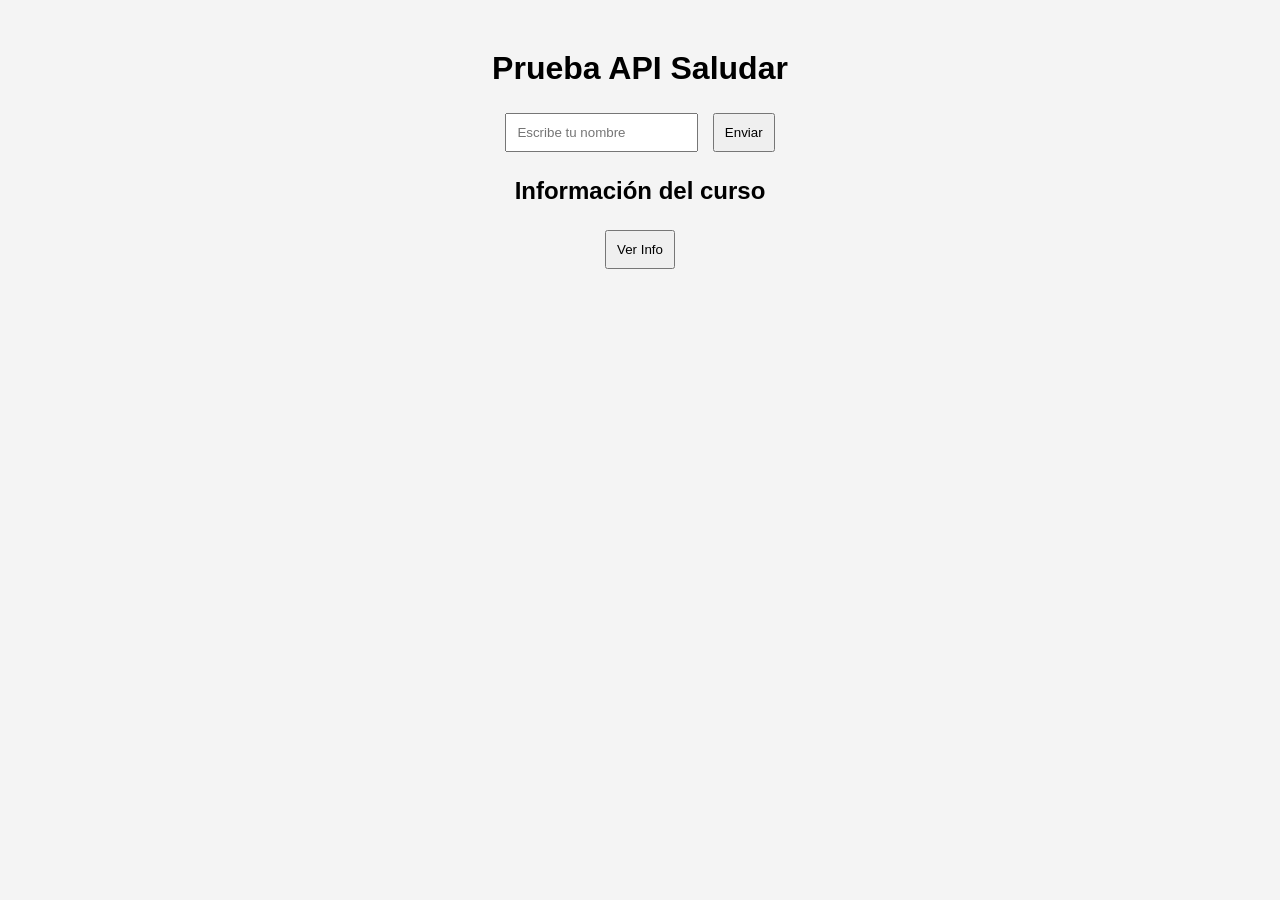
==== index.html @ 82186609 "Primer commit de mi API" ====
<!DOCTYPE html>
<html lang="es">
<head>
  <meta charset="UTF-8">
  <title>Mi primera página web</title>
  <link rel="stylesheet" href="style.css">
</head>
<body>
  <h1>Prueba API Saludar</h1>
  
  <input id="nombre" placeholder="Escribe tu nombre">
  <button onclick="saludar()">Enviar</button>
  <p id="respuesta"></p>

  <h2>Información del curso</h2>
  <button onclick="verInfo()">Ver Info</button>
  <div id="info"></div>

  <script>
    async function saludar() {
      const nombre = document.getElementById("nombre").value;
      if(!nombre) {
        document.getElementById("respuesta").innerText = "Por favor escribe un nombre.";
        return;
      }
      const res = await fetch(`http://localhost:5096/api/saludar/${nombre}`);
      const texto = await res.text();
      document.getElementById("respuesta").innerText = texto;
    }

    async function verInfo() {
      const res = await fetch("http://localhost:5096/api/info");
      const data = await res.json();
      document.getElementById("info").innerHTML = `
        <table border="1" style="margin:auto; margin-top:10px;">
          <tr><th>Curso</th><th>Estado</th><th>Fecha</th></tr>
          <tr><td>${data.Curso}</td><td>${data.Estado}</td><td>${data.Fecha}</td></tr>
        </table>
      `;
    }
  </script>
</body>
</html>


<link rel="stylesheet" href="style.css">
---- style.css ----
body {
  font-family: Arial, sans-serif;
  background-color: #f4f4f4;
  text-align: center;
  margin-top: 50px;
}

input, button {
  padding: 10px;
  margin: 5px;
}


<link rel="stylesheet" href="style.css">
---- style.css ----
body {
  font-family: Arial, sans-serif;
  background-color: #f4f4f4;
  text-align: center;
  margin-top: 50px;
}

input, button {
  padding: 10px;
  margin: 5px;
}


<link rel="stylesheet" href="style.css">
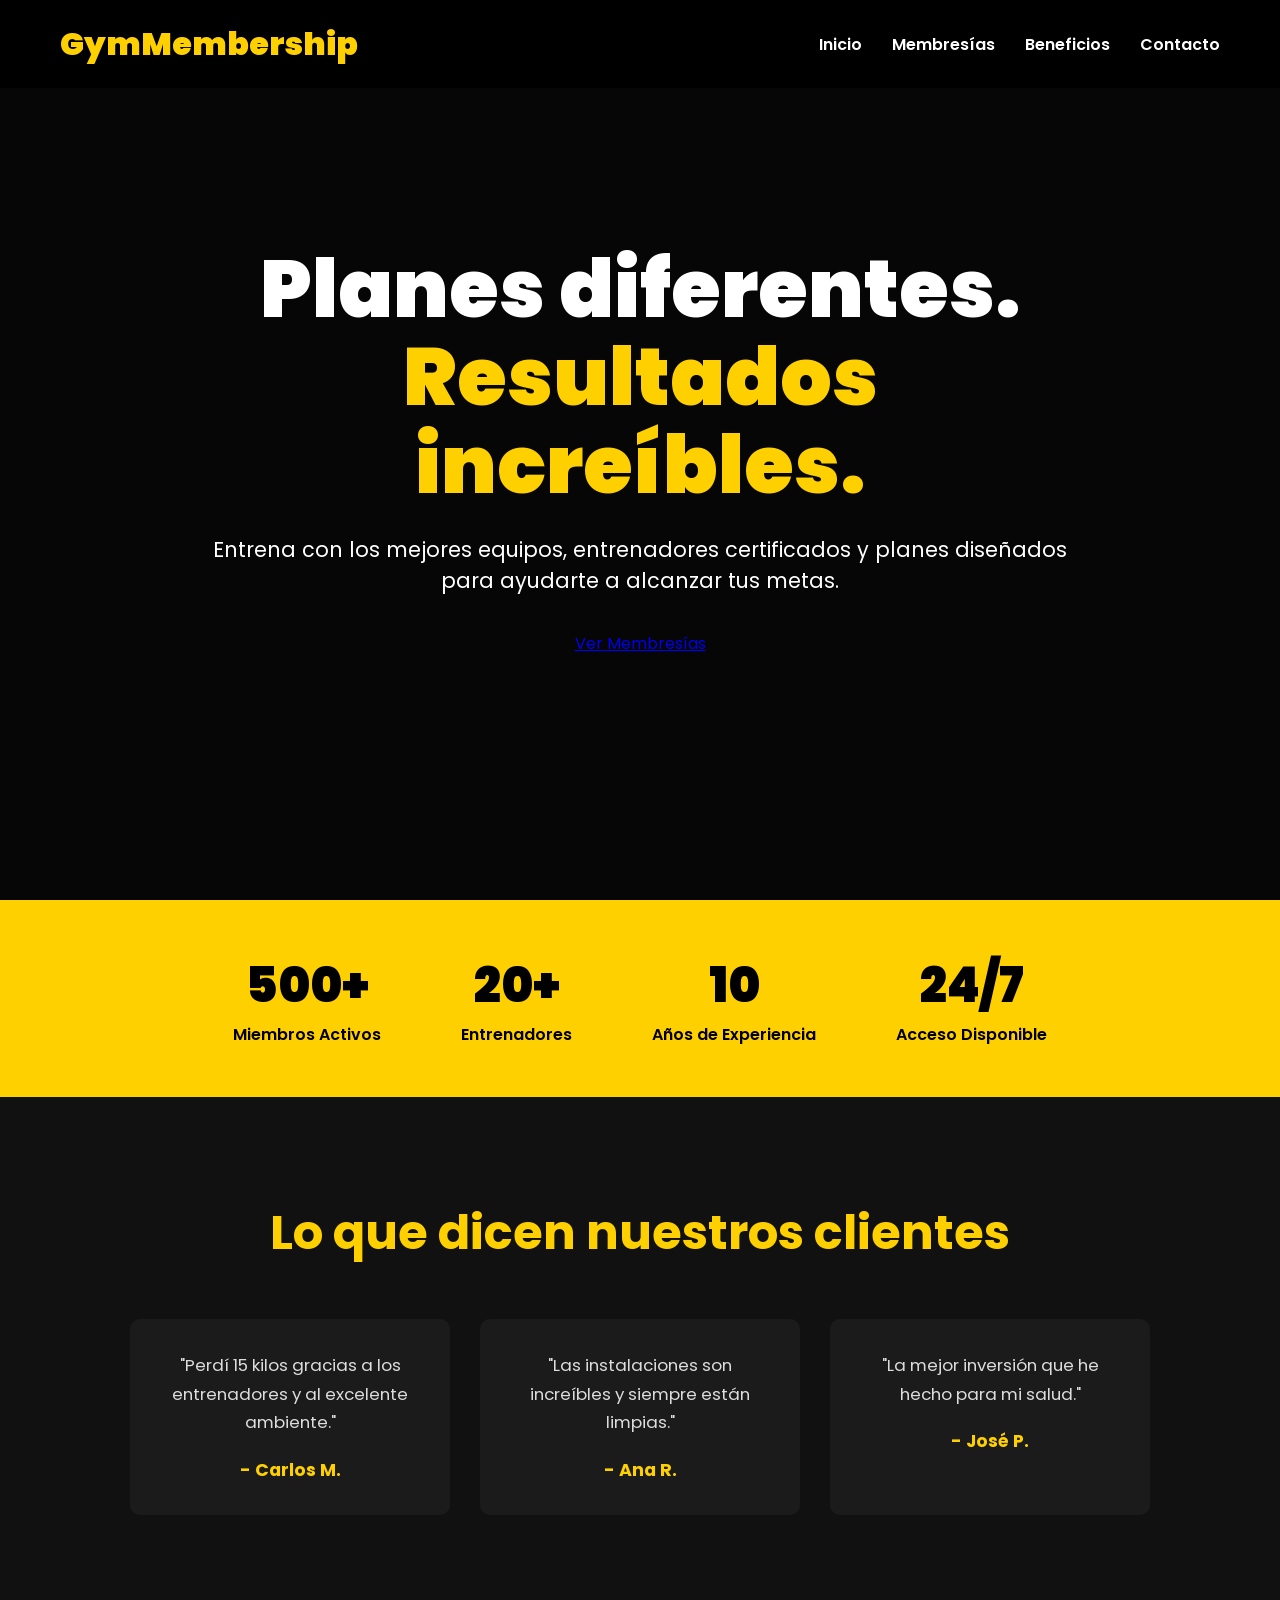
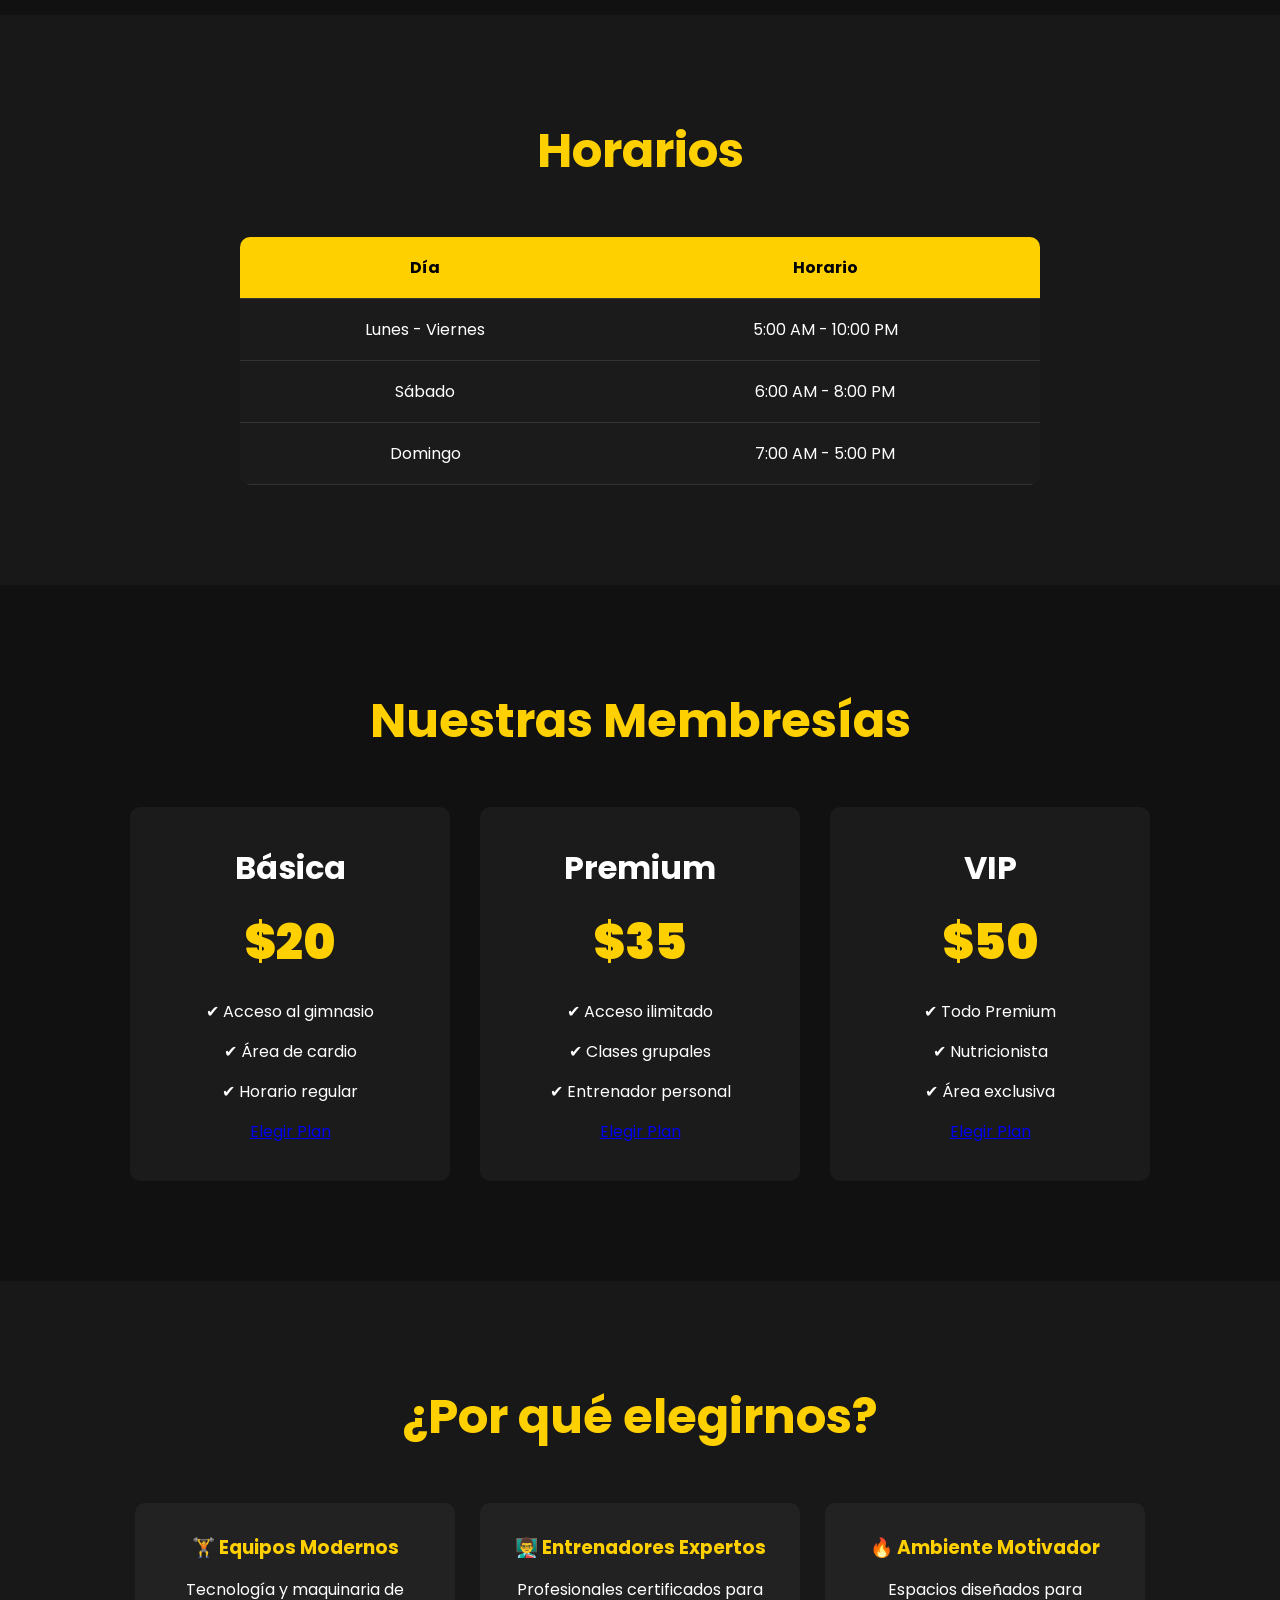
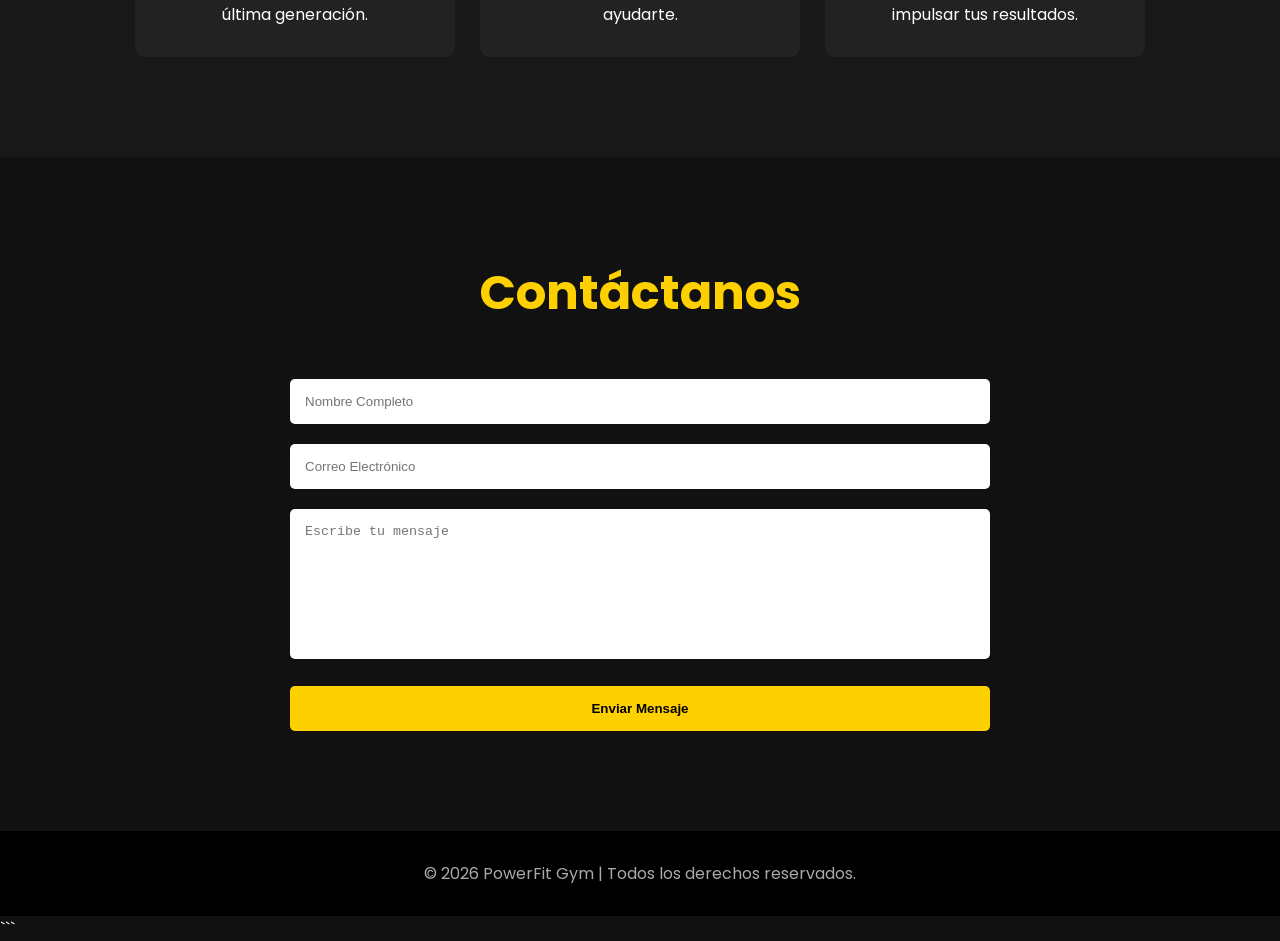
==== commit 4a000c26: "Diseño inicial pagina web de membresias gym" ====
--- a/index.html
+++ b/index.html
@@ -1,46 +1,287 @@
+
 <!DOCTYPE html>
 <html lang="es">
+
 <head>
-  <meta charset="UTF-8">
-  <title>Mi primera página web</title>
-  <link rel="stylesheet" href="style.css">
+    <meta charset="UTF-8">
+    <meta name="viewport" content="width=device-width, initial-scale=1.0">
+    <title>PowerFit Gym</title>
+
+    <link rel="stylesheet" href="style.css">
 </head>
+
 <body>
-  <h1>Prueba API Saludar</h1>
-  
-  <input id="nombre" placeholder="Escribe tu nombre">
-  <button onclick="saludar()">Enviar</button>
-  <p id="respuesta"></p>
-
-  <h2>Información del curso</h2>
-  <button onclick="verInfo()">Ver Info</button>
-  <div id="info"></div>
-
-  <script>
-    async function saludar() {
-      const nombre = document.getElementById("nombre").value;
-      if(!nombre) {
-        document.getElementById("respuesta").innerText = "Por favor escribe un nombre.";
-        return;
-      }
-      const res = await fetch(`http://localhost:5096/api/saludar/${nombre}`);
-      const texto = await res.text();
-      document.getElementById("respuesta").innerText = texto;
-    }
-
-    async function verInfo() {
-      const res = await fetch("http://localhost:5096/api/info");
-      const data = await res.json();
-      document.getElementById("info").innerHTML = `
-        <table border="1" style="margin:auto; margin-top:10px;">
-          <tr><th>Curso</th><th>Estado</th><th>Fecha</th></tr>
-          <tr><td>${data.Curso}</td><td>${data.Estado}</td><td>${data.Fecha}</td></tr>
-        </table>
-      `;
-    }
-  </script>
+
+    <header>
+        <nav>
+            <div class="logo">GymMembership</div>
+
+            <ul>
+                <li><a href="#inicio">Inicio</a></li>
+                <li><a href="#membresias">Membresías</a></li>
+                <li><a href="#beneficios">Beneficios</a></li>
+                <li><a href="#contacto">Contacto</a></li>
+            </ul>
+        </nav>
+    </header>
+
+
+    <!-- PORTADA -->
+    <section id="inicio" class="hero">
+
+        <div class="hero-content">
+
+            <h1>
+                Planes diferentes.<br>
+                <span class="destacado">
+                    Resultados increíbles.
+                </span>
+            </h1>
+
+            <p>
+                Entrena con los mejores equipos, entrenadores certificados
+                y planes diseñados para ayudarte a alcanzar tus metas.
+            </p>
+
+            <a href="#membresias" class="btn">
+                Ver Membresías
+            </a>
+
+        </div>
+
+    </section>
+
+<!-- ESTADÍSTICAS -->
+<section class="stats">
+
+    <div class="stat">
+        <h3>500+</h3>
+        <p>Miembros Activos</p>
+    </div>
+
+    <div class="stat">
+        <h3>20+</h3>
+        <p>Entrenadores</p>
+    </div>
+
+    <div class="stat">
+        <h3>10</h3>
+        <p>Años de Experiencia</p>
+    </div>
+
+    <div class="stat">
+        <h3>24/7</h3>
+        <p>Acceso Disponible</p>
+    </div>
+
+</section>
+
+<!-- TESTIMONIOS -->
+
+<section class="testimonios">
+
+    <h2>Lo que dicen nuestros clientes</h2>
+
+    <div class="testimonios-container">
+
+        <div class="testimonio">
+            <p>
+                "Perdí 15 kilos gracias a los entrenadores y al excelente ambiente."
+            </p>
+            <h4>- Carlos M.</h4>
+        </div>
+
+        <div class="testimonio">
+            <p>
+                "Las instalaciones son increíbles y siempre están limpias."
+            </p>
+            <h4>- Ana R.</h4>
+        </div>
+
+        <div class="testimonio">
+            <p>
+                "La mejor inversión que he hecho para mi salud."
+            </p>
+            <h4>- José P.</h4>
+        </div>
+
+    </div>
+
+</section>
+
+<!-- HORARIOS -->
+
+<section class="horarios">
+
+    <h2>Horarios</h2>
+
+    <table>
+
+        <tr>
+            <th>Día</th>
+            <th>Horario</th>
+        </tr>
+
+        <tr>
+            <td>Lunes - Viernes</td>
+            <td>5:00 AM - 10:00 PM</td>
+        </tr>
+
+        <tr>
+            <td>Sábado</td>
+            <td>6:00 AM - 8:00 PM</td>
+        </tr>
+
+        <tr>
+            <td>Domingo</td>
+            <td>7:00 AM - 5:00 PM</td>
+        </tr>
+
+    </table>
+
+</section>
+
+    <!-- MEMBRESIAS -->
+    <section id="membresias">
+
+        <h2>Nuestras Membresías</h2>
+
+        <div class="cards">
+
+            <div class="card">
+
+                <h3>Básica</h3>
+
+                <p class="precio">$20</p>
+
+                <ul>
+                    <li>✔ Acceso al gimnasio</li>
+                    <li>✔ Área de cardio</li>
+                    <li>✔ Horario regular</li>
+                </ul>
+
+                <a href="#contacto" class="btn">
+                    Elegir Plan
+                </a>
+
+            </div>
+
+
+            <div class="card">
+
+                <h3>Premium</h3>
+
+                <p class="precio">$35</p>
+
+                <ul>
+                    <li>✔ Acceso ilimitado</li>
+                    <li>✔ Clases grupales</li>
+                    <li>✔ Entrenador personal</li>
+                </ul>
+
+                <a href="#contacto" class="btn">
+                    Elegir Plan
+                </a>
+
+            </div>
+
+
+            <div class="card">
+
+                <h3>VIP</h3>
+
+                <p class="precio">$50</p>
+
+                <ul>
+                    <li>✔ Todo Premium</li>
+                    <li>✔ Nutricionista</li>
+                    <li>✔ Área exclusiva</li>
+                </ul>
+
+                <a href="#contacto" class="btn">
+                    Elegir Plan
+                </a>
+
+            </div>
+
+        </div>
+
+    </section>
+
+
+    <!-- BENEFICIOS -->
+    <section id="beneficios" class="beneficios">
+
+        <h2>¿Por qué elegirnos?</h2>
+
+        <div class="beneficios-container">
+
+            <div class="beneficio">
+                <h3>🏋️ Equipos Modernos</h3>
+                <p>
+                    Tecnología y maquinaria de última generación.
+                </p>
+            </div>
+
+            <div class="beneficio">
+                <h3>👨‍🏫 Entrenadores Expertos</h3>
+                <p>
+                    Profesionales certificados para ayudarte.
+                </p>
+            </div>
+
+            <div class="beneficio">
+                <h3>🔥 Ambiente Motivador</h3>
+                <p>
+                    Espacios diseñados para impulsar tus resultados.
+                </p>
+            </div>
+
+        </div>
+
+    </section>
+
+
+    <!-- CONTACTO -->
+    <section id="contacto">
+
+        <h2>Contáctanos</h2>
+
+        <form>
+
+            <input
+                type="text"
+                placeholder="Nombre Completo"
+                required
+            >
+
+            <input
+                type="email"
+                placeholder="Correo Electrónico"
+                required
+            >
+
+            <textarea
+                placeholder="Escribe tu mensaje"
+            ></textarea>
+
+            <button type="submit">
+                Enviar Mensaje
+            </button>
+
+        </form>
+
+    </section>
+
+
+    <!-- FOOTER -->
+    <footer>
+        <p>
+            © 2026 PowerFit Gym | Todos los derechos reservados.
+        </p>
+    </footer>
+
 </body>
+
 </html>
-
-
-<link rel="stylesheet" href="style.css">
+```
--- a/style.css
+++ b/style.css
@@ -1,14 +1,415 @@
+/* GOOGLE FONT */
+@import url('https://fonts.googleapis.com/css2?family=Poppins:wght@300;400;600;700;900&display=swap');
+
+* {
+    margin: 0;
+    padding: 0;
+    box-sizing: border-box;
+}
+
+html {
+    scroll-behavior: smooth;
+}
+
 body {
-  font-family: Arial, sans-serif;
-  background-color: #f4f4f4;
-  text-align: center;
-  margin-top: 50px;
-}
-
-input, button {
-  padding: 10px;
-  margin: 5px;
-}
-
-
-<link rel="stylesheet" href="style.css">
+    font-family: 'Poppins', sans-serif;
+    background: #111;
+    color: white;
+}
+
+/* NAVBAR */
+
+header {
+    position: fixed;
+    width: 100%;
+    top: 0;
+    z-index: 1000;
+    background: black;
+    padding: 20px 60px;
+}
+
+nav {
+    display: flex;
+    justify-content: space-between;
+    align-items: center;
+}
+
+.logo {
+    font-size: 2rem;
+    font-weight: 900;
+    color: #ffd000;
+}
+
+nav ul {
+    display: flex;
+    list-style: none;
+    gap: 30px;
+}
+
+nav a {
+    text-decoration: none;
+    color: white;
+    font-weight: 600;
+    transition: .3s;
+}
+
+nav a:hover {
+    color: #ffd000;
+}
+
+/* HERO */
+
+.hero {
+    height: 100vh;
+
+    background:
+        linear-gradient(
+            rgba(0,0,0,.65),
+            rgba(0,0,0,.65)
+        ),
+        url("https://images.unsplash.com/photo-1534438327276-14e5300c3a48");
+
+    background-size: cover;
+    background-position: center;
+
+    display: flex;
+    justify-content: center;
+    align-items: center;
+    text-align: center;
+}
+
+.hero-content {
+    max-width: 900px;
+    padding: 20px;
+}
+
+.hero-content h1 {
+    font-size: 5rem;
+    font-weight: 900;
+    line-height: 1.1;
+    margin-bottom: 25px;
+}
+
+.destacado {
+    color: #ffd000;
+}
+
+.hero-content p {
+    font-size: 1.3rem;
+    margin-bottom: 35px;
+}
+
+.btn-principal {
+    text-decoration: none;
+    background: #ffd000;
+    color: black;
+    padding: 15px 40px;
+    font-weight: 700;
+    border-radius: 5px;
+    transition: .3s;
+}
+
+.btn-principal:hover {
+    background: #ffb700;
+}
+
+/* SECCIONES */
+
+section {
+    padding: 100px 10%;
+}
+
+section h2 {
+    text-align: center;
+    font-size: 3rem;
+    margin-bottom: 50px;
+    color: #ffd000;
+}
+
+/* TARJETAS */
+
+.cards {
+    display: flex;
+    justify-content: center;
+    flex-wrap: wrap;
+    gap: 30px;
+}
+
+.card {
+    width: 320px;
+    background: #1b1b1b;
+    padding: 35px;
+    border-radius: 10px;
+    text-align: center;
+    transition: .4s;
+    border: 2px solid transparent;
+}
+
+.card:hover {
+    transform: translateY(-10px);
+    border-color: #ffd000;
+}
+
+.card h3 {
+    font-size: 2rem;
+    margin-bottom: 15px;
+}
+
+.precio {
+    font-size: 3rem;
+    color: #ffd000;
+    font-weight: 900;
+    margin-bottom: 20px;
+}
+
+.card ul {
+    list-style: none;
+}
+
+.card li {
+    margin: 15px 0;
+}
+
+/* BENEFICIOS */
+
+.beneficios {
+    background: #181818;
+}
+
+.beneficios-container {
+    display: flex;
+    justify-content: center;
+    flex-wrap: wrap;
+    gap: 25px;
+}
+
+.beneficio {
+    width: 320px;
+    background: #222;
+    border-radius: 10px;
+    padding: 30px;
+    text-align: center;
+}
+
+.beneficio h3 {
+    color: #ffd000;
+    margin-bottom: 15px;
+}
+
+/* CONTACTO */
+
+form {
+    max-width: 700px;
+    margin: auto;
+}
+
+input,
+textarea {
+    width: 100%;
+    padding: 15px;
+    margin-bottom: 20px;
+    border: none;
+    border-radius: 5px;
+}
+
+textarea {
+    resize: none;
+    height: 150px;
+}
+
+button {
+    width: 100%;
+    padding: 15px;
+    border: none;
+    background: #ffd000;
+    color: black;
+    font-weight: bold;
+    cursor: pointer;
+    border-radius: 5px;
+}
+
+button:hover {
+    background: #ffb700;
+}
+
+/* FOOTER */
+
+footer {
+    background: black;
+    text-align: center;
+    padding: 30px;
+    color: #aaa;
+}
+
+/* RESPONSIVE */
+
+@media(max-width:768px) {
+
+    header {
+        padding: 20px;
+    }
+
+    nav {
+        flex-direction: column;
+        gap: 20px;
+    }
+
+    nav ul {
+        flex-direction: column;
+        text-align: center;
+    }
+
+    .hero-content h1 {
+        font-size: 3rem;
+    }
+
+    section h2 {
+        font-size: 2rem;
+    }
+
+    .card,
+    .beneficio {
+        width: 100%;
+    }
+}
+
+/* ESTADÍSTICAS */
+
+.stats {
+    background: #ffd000;
+    color: black;
+    display: flex;
+    justify-content: center;
+    align-items: center;
+    flex-wrap: wrap;
+    gap: 80px;
+    padding: 50px 10%;
+    text-align: center;
+}
+
+.stat h3 {
+    font-size: 3rem;
+    font-weight: 900;
+}
+
+.stat p {
+    font-size: 1rem;
+    font-weight: 600;
+}
+
+/* ESTADÍSTICAS EN MÓVIL */
+
+@media(max-width:768px) {
+
+    .stats {
+        gap: 30px;
+    }
+
+    .stat {
+        width: 40%;
+    }
+
+    .stat h3 {
+        font-size: 2rem;
+    }
+}
+
+/* TESTIMONIOS */
+
+.testimonios {
+    background: #111;
+}
+
+.testimonios-container {
+    display: flex;
+    justify-content: center;
+    flex-wrap: wrap;
+    gap: 30px;
+}
+
+.testimonio {
+    width: 320px;
+    background: #1b1b1b;
+    padding: 30px;
+    border-radius: 10px;
+    text-align: center;
+    border: 2px solid transparent;
+    transition: .3s;
+}
+
+.testimonio:hover {
+    transform: translateY(-8px);
+    border-color: #ffd000;
+}
+
+.testimonio p {
+    font-size: 1.05rem;
+    line-height: 1.7;
+    margin-bottom: 20px;
+    color: #ddd;
+}
+
+.testimonio h4 {
+    color: #ffd000;
+    font-size: 1.1rem;
+}
+
+/* TESTIMONIOS EN MÓVIL */
+
+@media(max-width:768px) {
+
+    .testimonio {
+        width: 100%;
+    }
+
+}
+/* HORARIOS */
+
+.horarios {
+    background: #181818;
+    text-align: center;
+}
+
+.horarios table {
+    width: 80%;
+    max-width: 800px;
+    margin: auto;
+    border-collapse: collapse;
+    background: #1b1b1b;
+    border-radius: 10px;
+    overflow: hidden;
+}
+
+.horarios th,
+.horarios td {
+    padding: 18px;
+    border-bottom: 1px solid #333;
+}
+
+.horarios th {
+    background: #ffd000;
+    color: black;
+    font-weight: 700;
+}
+
+.horarios td {
+    color: white;
+}
+
+.horarios tr:hover td {
+    background: #252525;
+}
+
+@media(max-width:768px) {
+
+    .horarios table {
+        width: 100%;
+    }
+
+    .horarios th,
+    .horarios td {
+        padding: 12px 8px;
+        font-size: .9rem;
+    }
+
+}
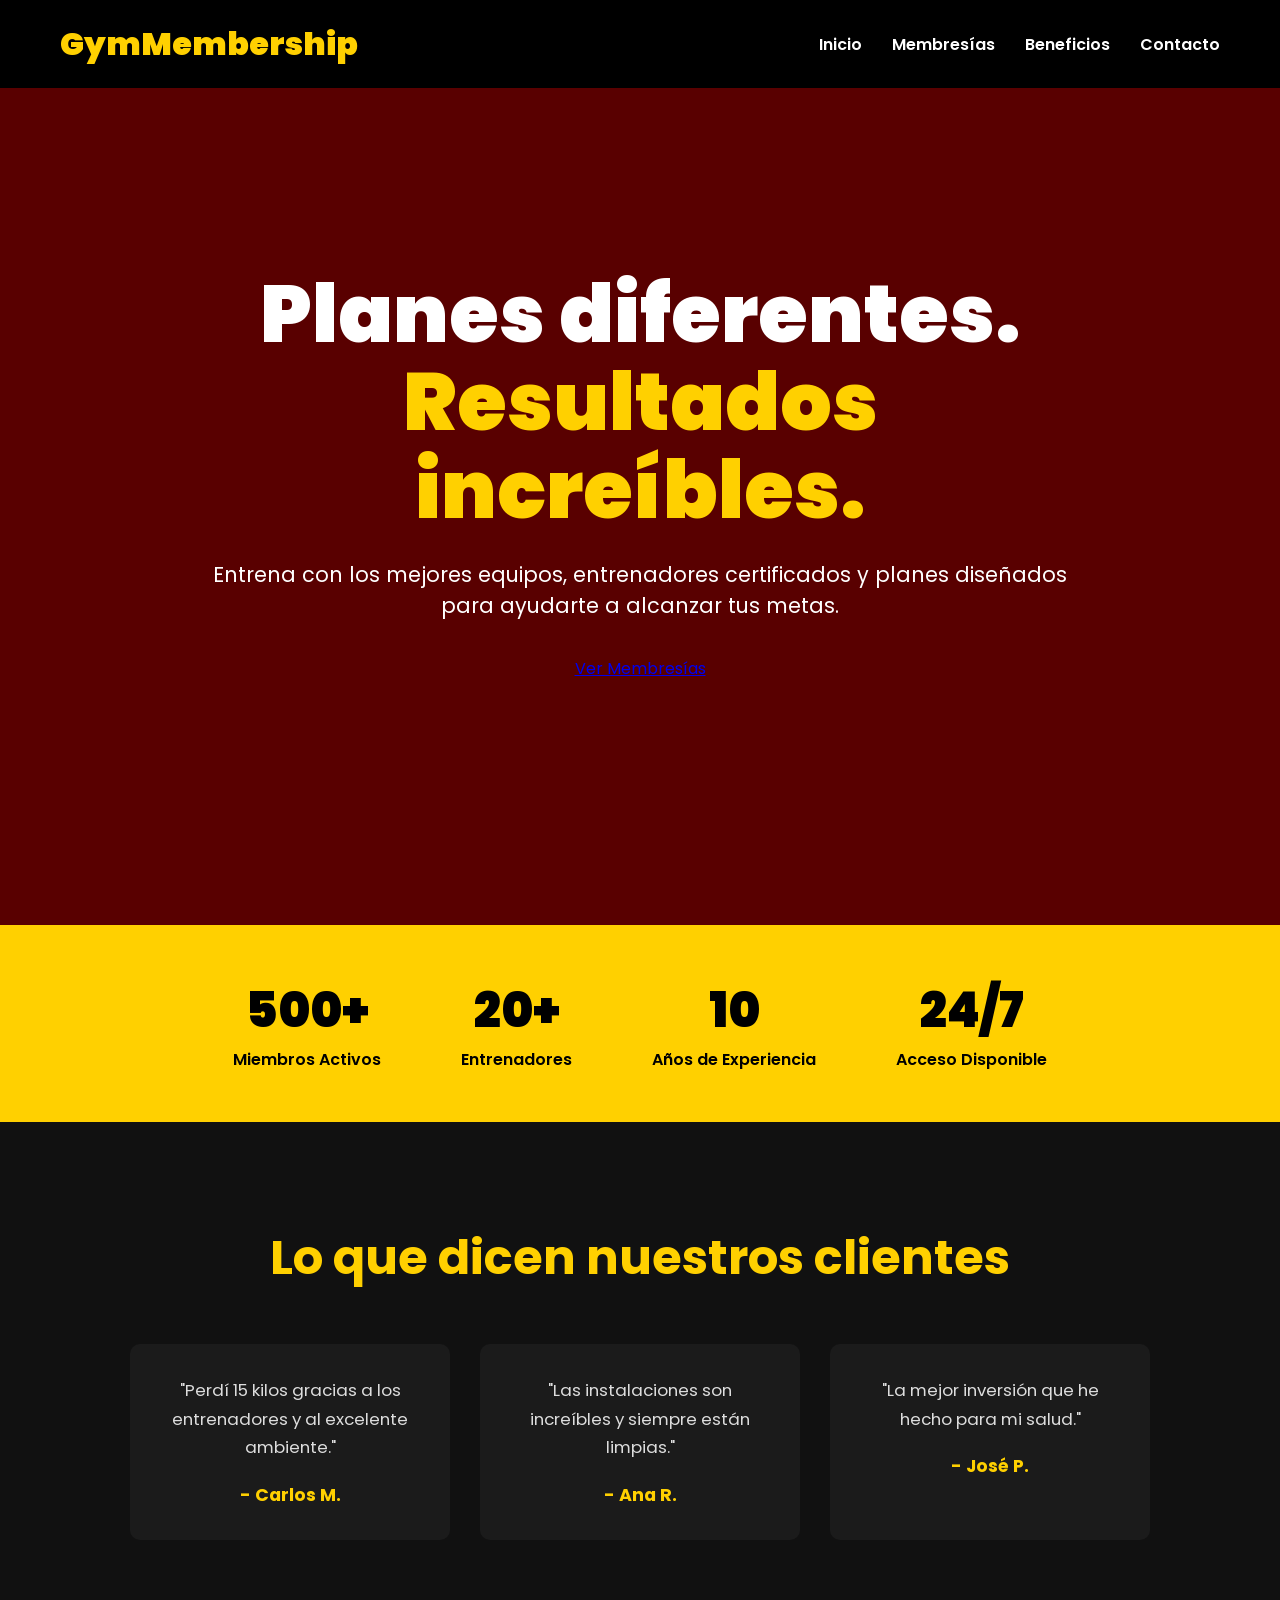
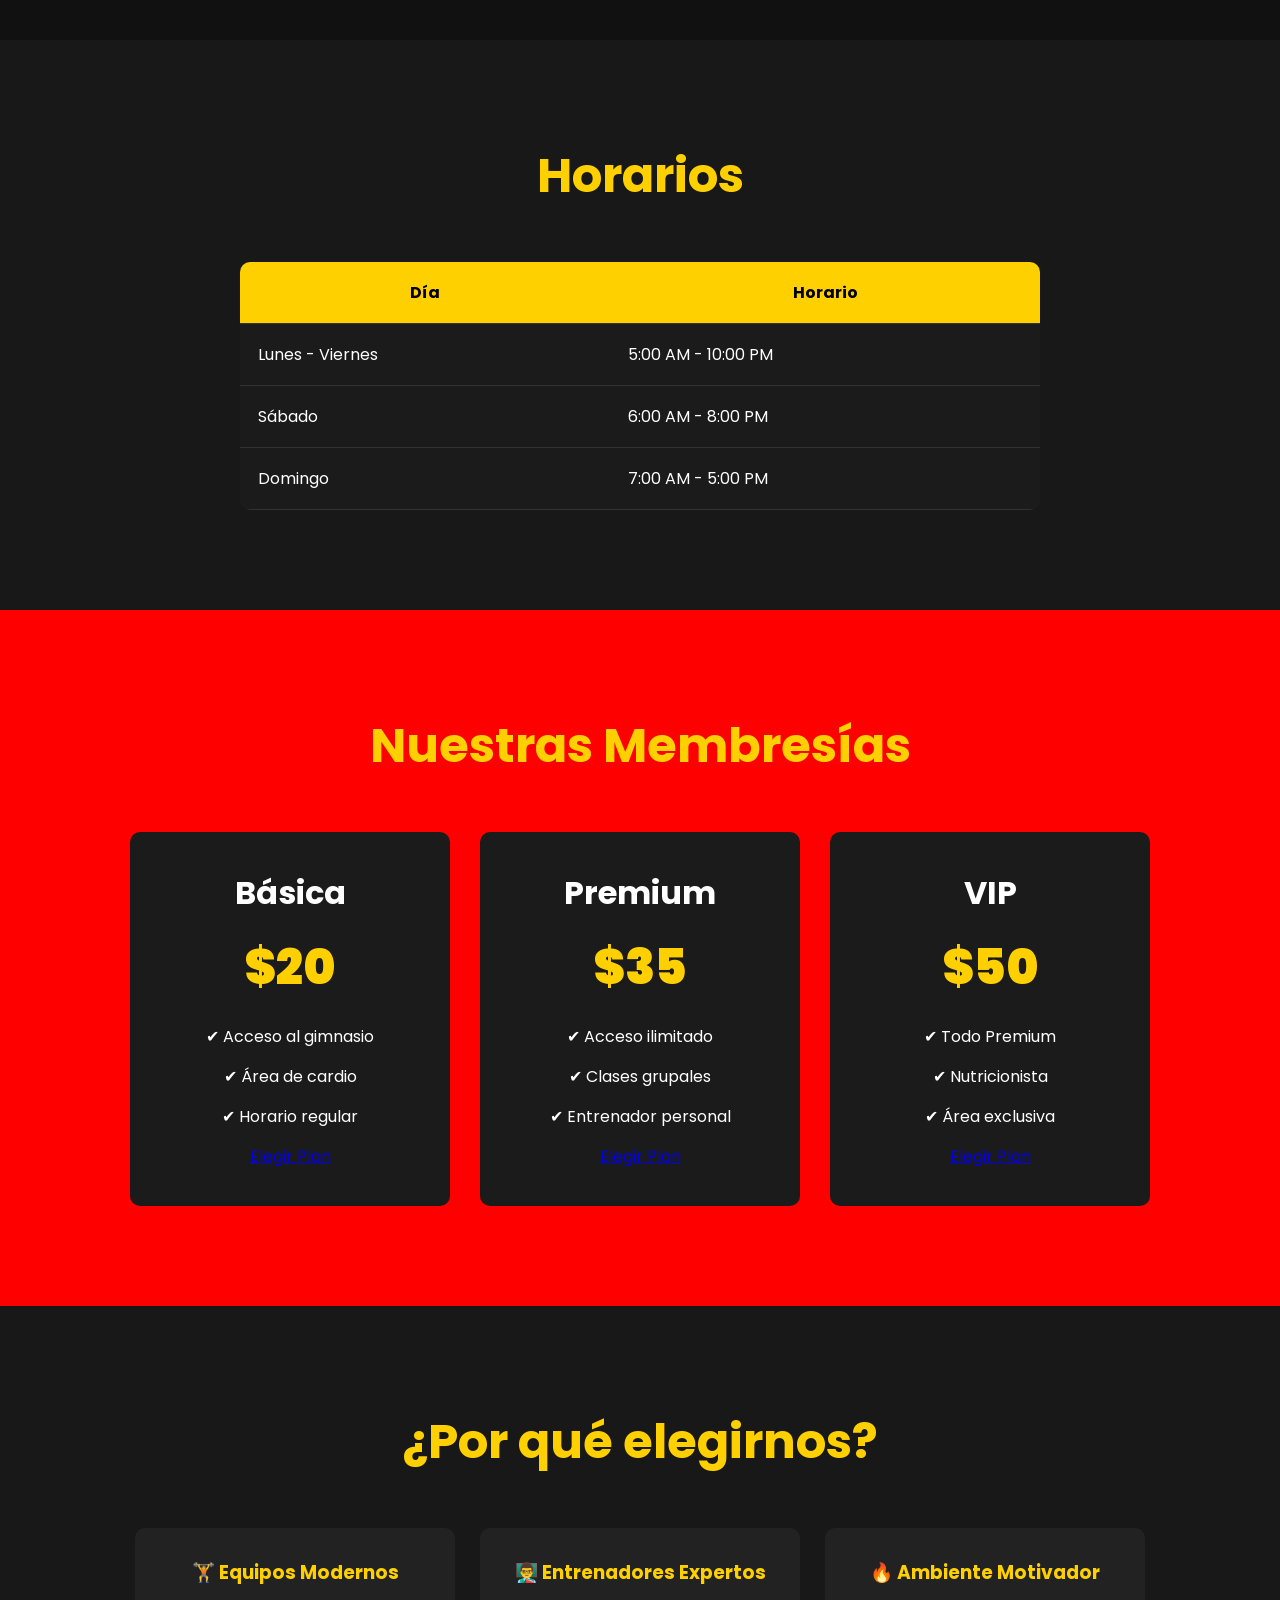
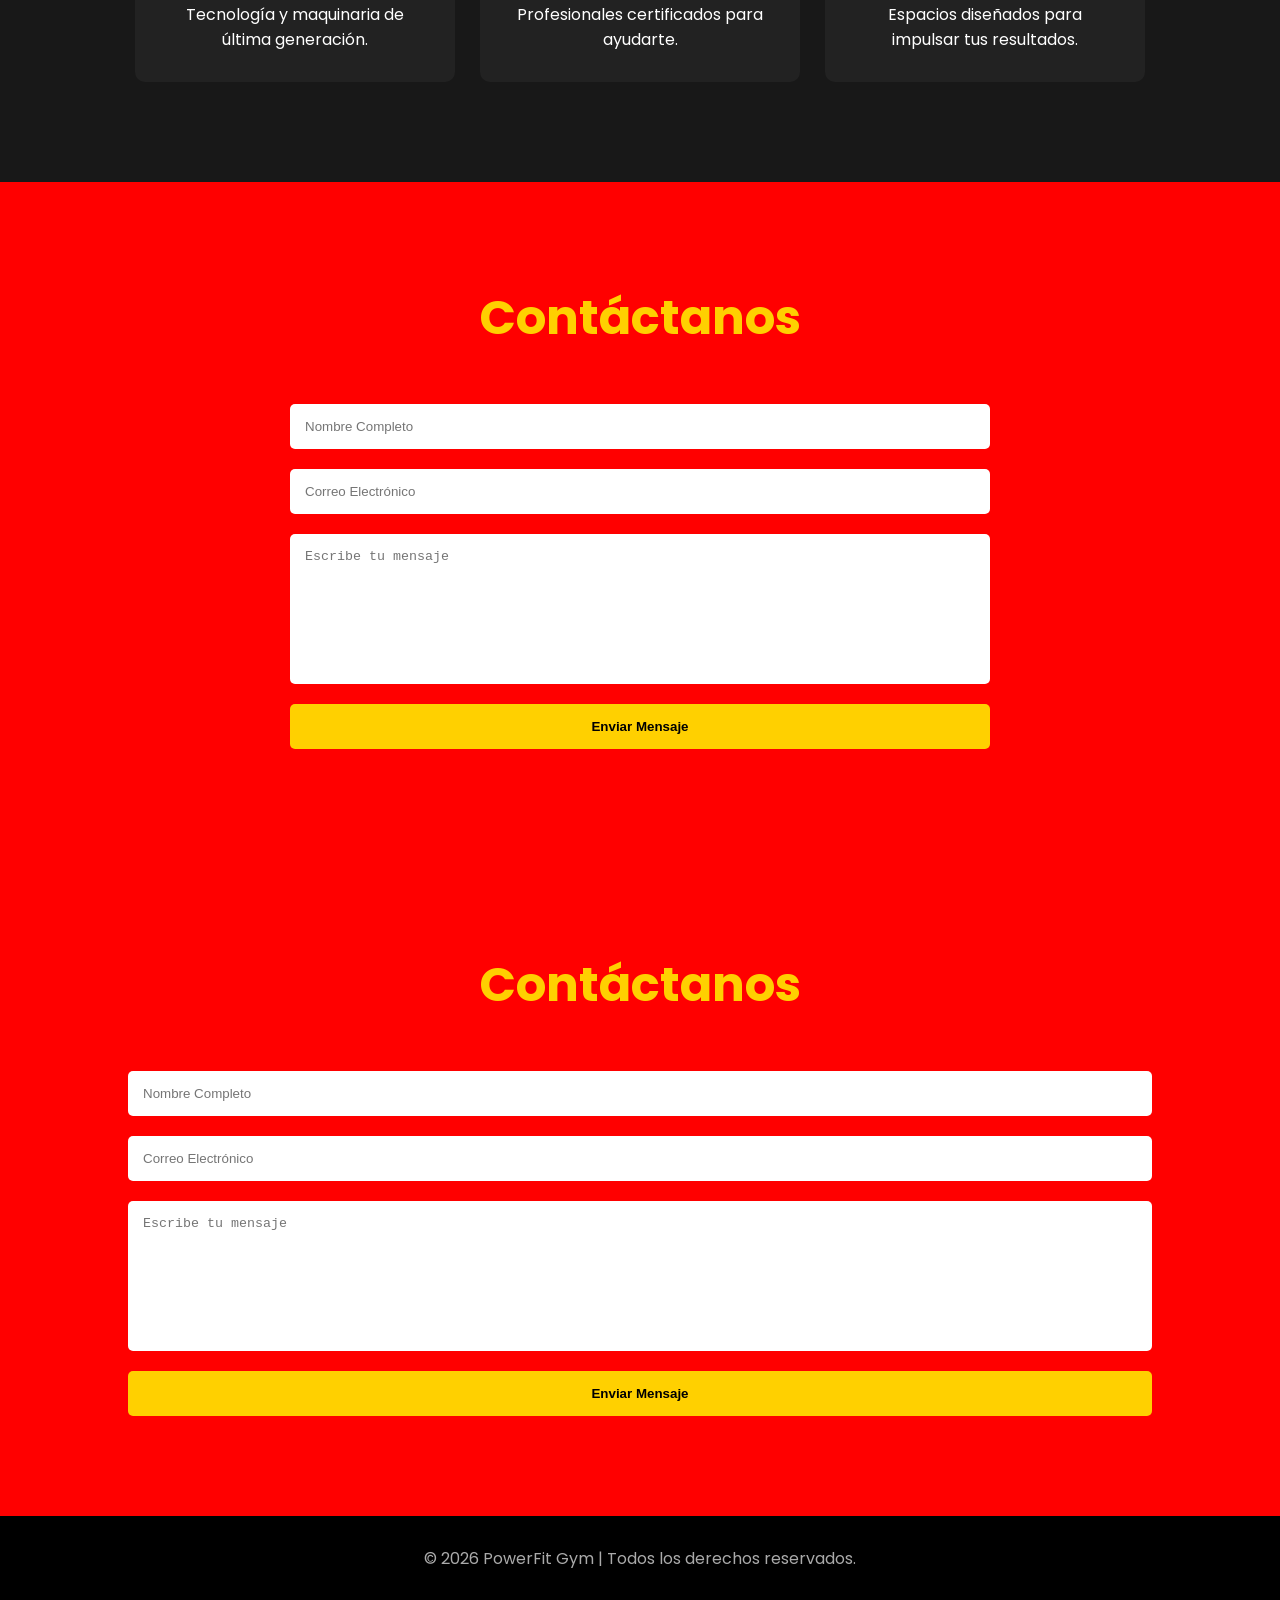
==== commit 0620ab1e: "Actualiza pagina PowerFit y estilos CSS" ====
--- a/index.html
+++ b/index.html
@@ -1,14 +1,18 @@
-
+dir
 <!DOCTYPE html>
 <html lang="es">
 
 <head>
+    
     <meta charset="UTF-8">
     <meta name="viewport" content="width=device-width, initial-scale=1.0">
     <title>PowerFit Gym</title>
 
     <link rel="stylesheet" href="style.css">
 </head>
+
+
+
 
 <body>
 
@@ -142,71 +146,86 @@
 </section>
 
     <!-- MEMBRESIAS -->
-    <section id="membresias">
-
-        <h2>Nuestras Membresías</h2>
-
-        <div class="cards">
-
-            <div class="card">
-
-                <h3>Básica</h3>
-
-                <p class="precio">$20</p>
-
-                <ul>
-                    <li>✔ Acceso al gimnasio</li>
-                    <li>✔ Área de cardio</li>
-                    <li>✔ Horario regular</li>
-                </ul>
-
-                <a href="#contacto" class="btn">
-                    Elegir Plan
-                </a>
-
-            </div>
-
-
-            <div class="card">
-
-                <h3>Premium</h3>
-
-                <p class="precio">$35</p>
-
-                <ul>
-                    <li>✔ Acceso ilimitado</li>
-                    <li>✔ Clases grupales</li>
-                    <li>✔ Entrenador personal</li>
-                </ul>
-
-                <a href="#contacto" class="btn">
-                    Elegir Plan
-                </a>
-
-            </div>
-
-
-            <div class="card">
-
-                <h3>VIP</h3>
-
-                <p class="precio">$50</p>
-
-                <ul>
-                    <li>✔ Todo Premium</li>
-                    <li>✔ Nutricionista</li>
-                    <li>✔ Área exclusiva</li>
-                </ul>
-
-                <a href="#contacto" class="btn">
-                    Elegir Plan
-                </a>
-
-            </div>
-
-        </div>
-
-    </section>
+<section id="membresias">
+
+    <h2>Nuestras Membresías</h2>
+
+    <div class="cards">
+
+        <!-- PLAN BÁSICO -->
+        <div class="card">
+
+            <h3>Básica</h3>
+
+            <p class="precio">$20</p>
+
+            <ul>
+                <li>✔ Acceso al gimnasio</li>
+                <li>✔ Área de cardio</li>
+                <li>✔ Horario regular</li>
+            </ul>
+
+            <a
+                href="#contacto"
+                class="btn"
+                onclick="elegirPlan('Básica')"
+            >
+                Elegir Plan
+            </a>
+
+        </div>
+
+
+        <!-- PLAN PREMIUM -->
+        <div class="card">
+
+            <h3>Premium</h3>
+
+            <p class="precio">$35</p>
+
+            <ul>
+                <li>✔ Acceso ilimitado</li>
+                <li>✔ Clases grupales</li>
+                <li>✔ Entrenador personal</li>
+            </ul>
+
+            <a
+                href="#contacto"
+                class="btn"
+                onclick="elegirPlan('Premium')"
+            >
+                Elegir Plan
+            </a>
+
+        </div>
+
+
+        <!-- PLAN VIP -->
+        <div class="card">
+
+            <h3>VIP</h3>
+
+            <p class="precio">$50</p>
+
+            <ul>
+                <li>✔ Todo Premium</li>
+                <li>✔ Nutricionista</li>
+                <li>✔ Área exclusiva</li>
+            </ul>
+
+            <a
+                href="#contacto"
+                class="btn"
+                onclick="elegirPlan('VIP')"
+            >
+                Elegir Plan
+            </a>
+
+        </div>
+
+    </div>
+
+</section>
 
 
     <!-- BENEFICIOS -->
@@ -241,6 +260,39 @@
 
     </section>
 
+    <!-- CONTACTO -->
+
+<section id="contacto">
+
+    <h2>Contáctanos</h2>
+
+    <form onsubmit="enviarFormulario(event)">
+
+        <input
+            type="text"
+            placeholder="Nombre Completo"
+            required
+        >
+
+        <input
+            type="email"
+            placeholder="Correo Electrónico"
+            required
+        >
+
+        <textarea
+            placeholder="Escribe tu mensaje"
+        ></textarea>
+
+        <button type="submit">
+            Enviar Mensaje
+        </button>
+
+    </form>
+
+</section>
+
+
 
     <!-- CONTACTO -->
     <section id="contacto">
@@ -248,6 +300,8 @@
         <h2>Contáctanos</h2>
 
         <form>
+
+            <form onsubmit="enviarFormulario(event)"></form>
 
             <input
                 type="text"
@@ -281,6 +335,10 @@
         </p>
     </footer>
 
+    <script src="app.js"></script>
+    <script src="script.js"></script>
+    
+
 </body>
 
 </html>
--- a/style.css
+++ b/style.css
@@ -412,4 +412,8 @@
         font-size: .9rem;
     }
 
+}
+
+body {
+    background: red !important;
 }
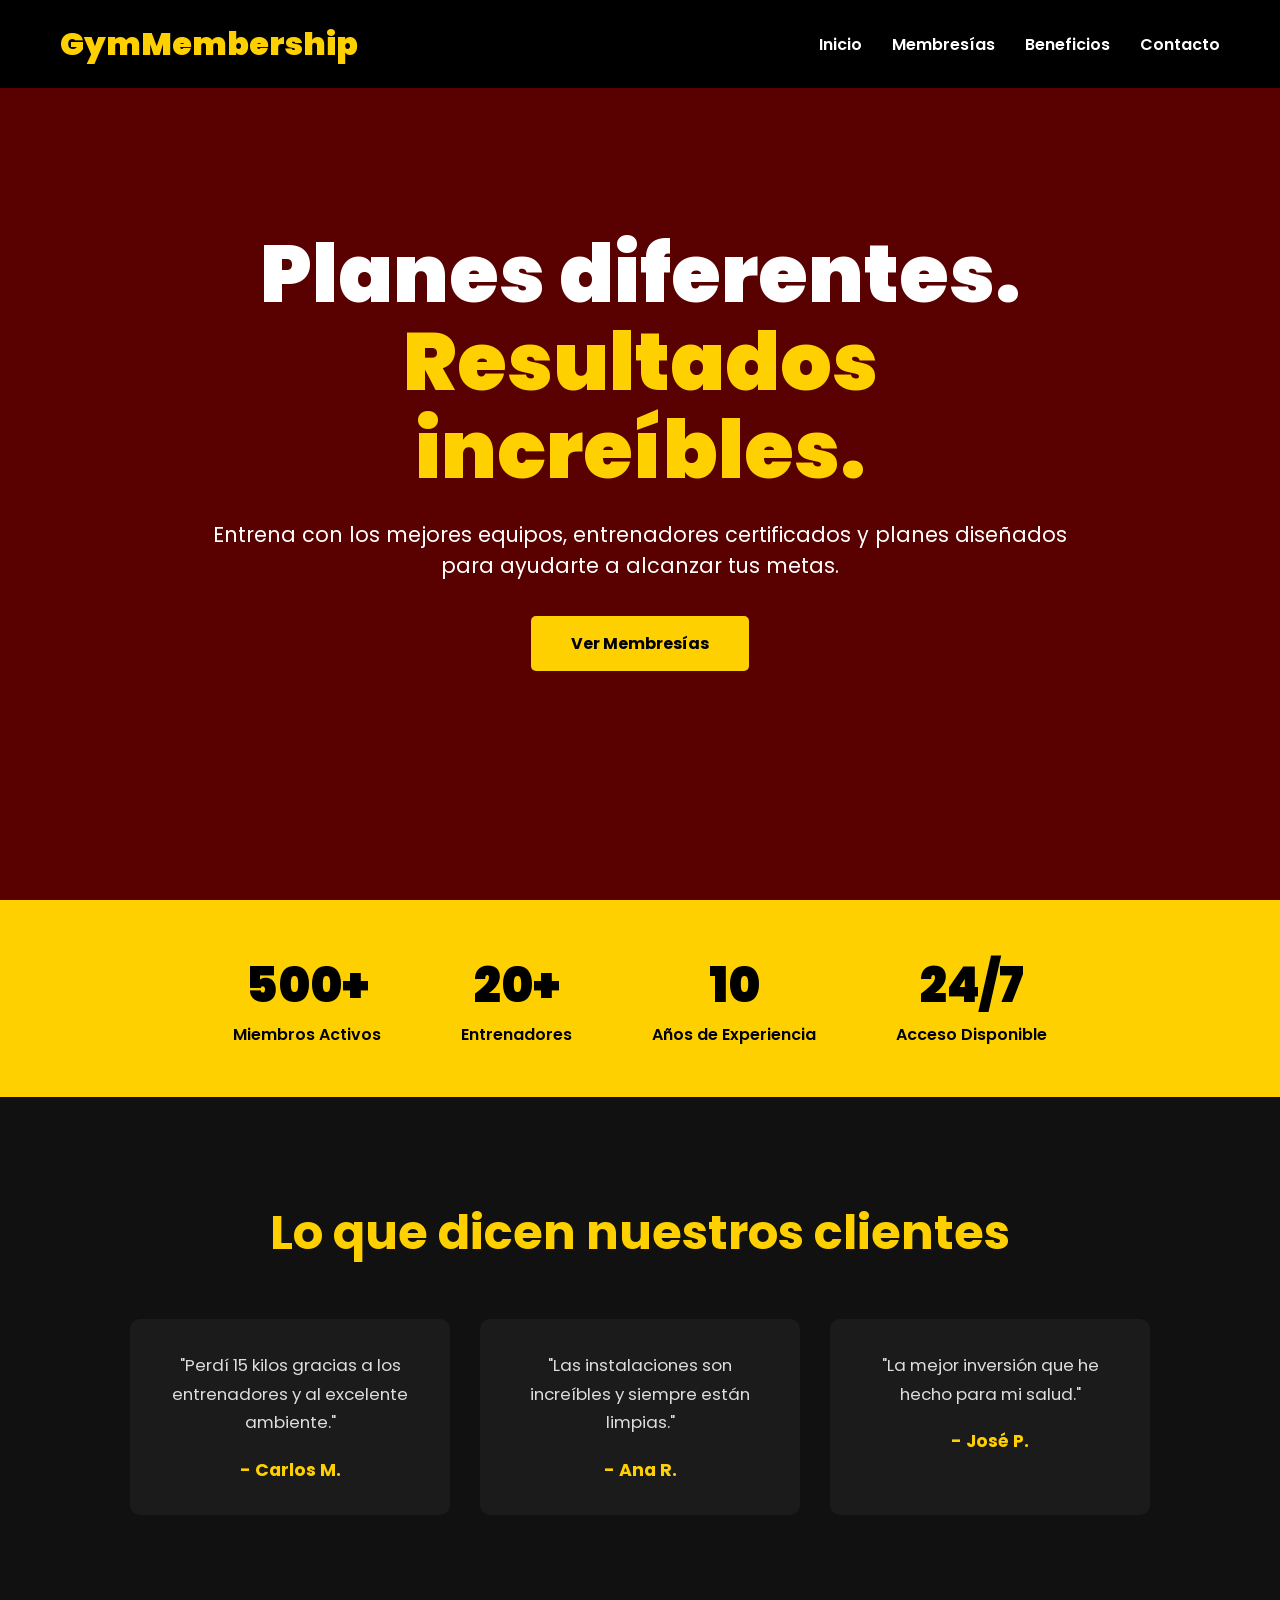
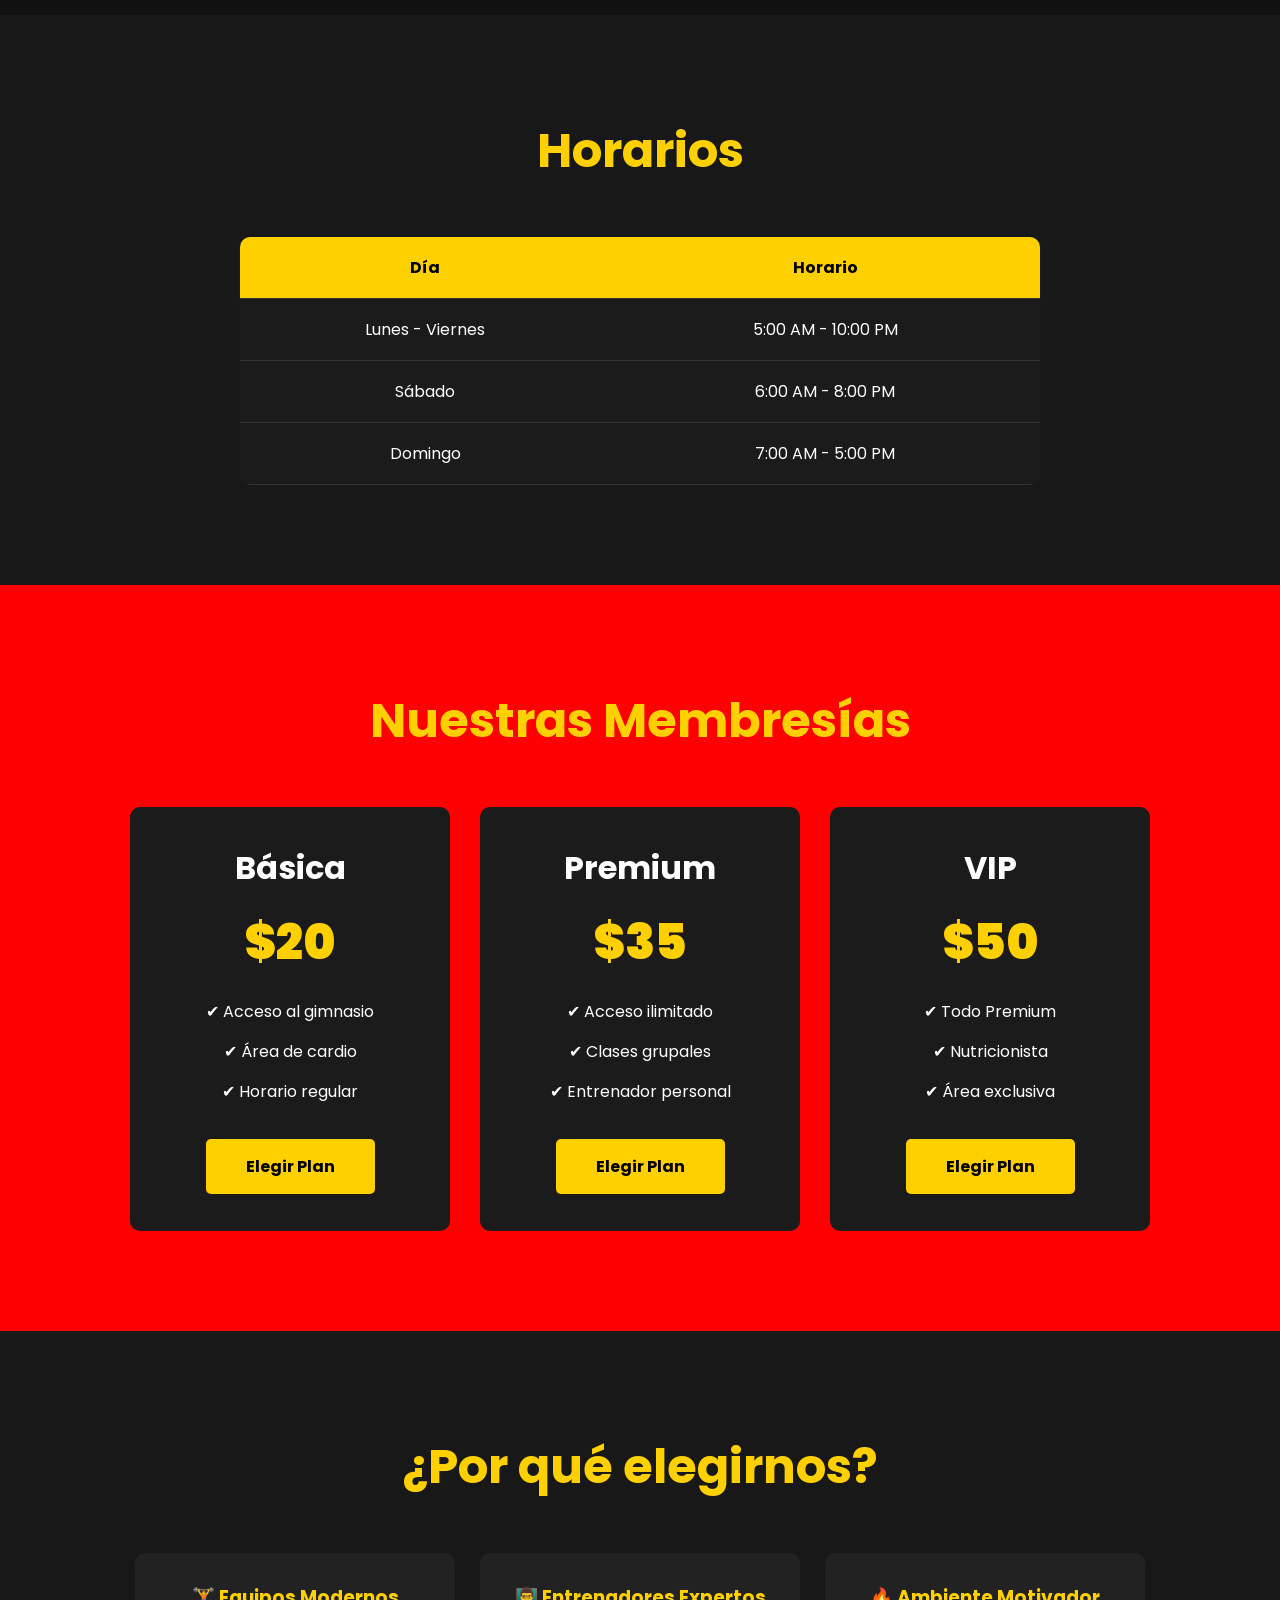
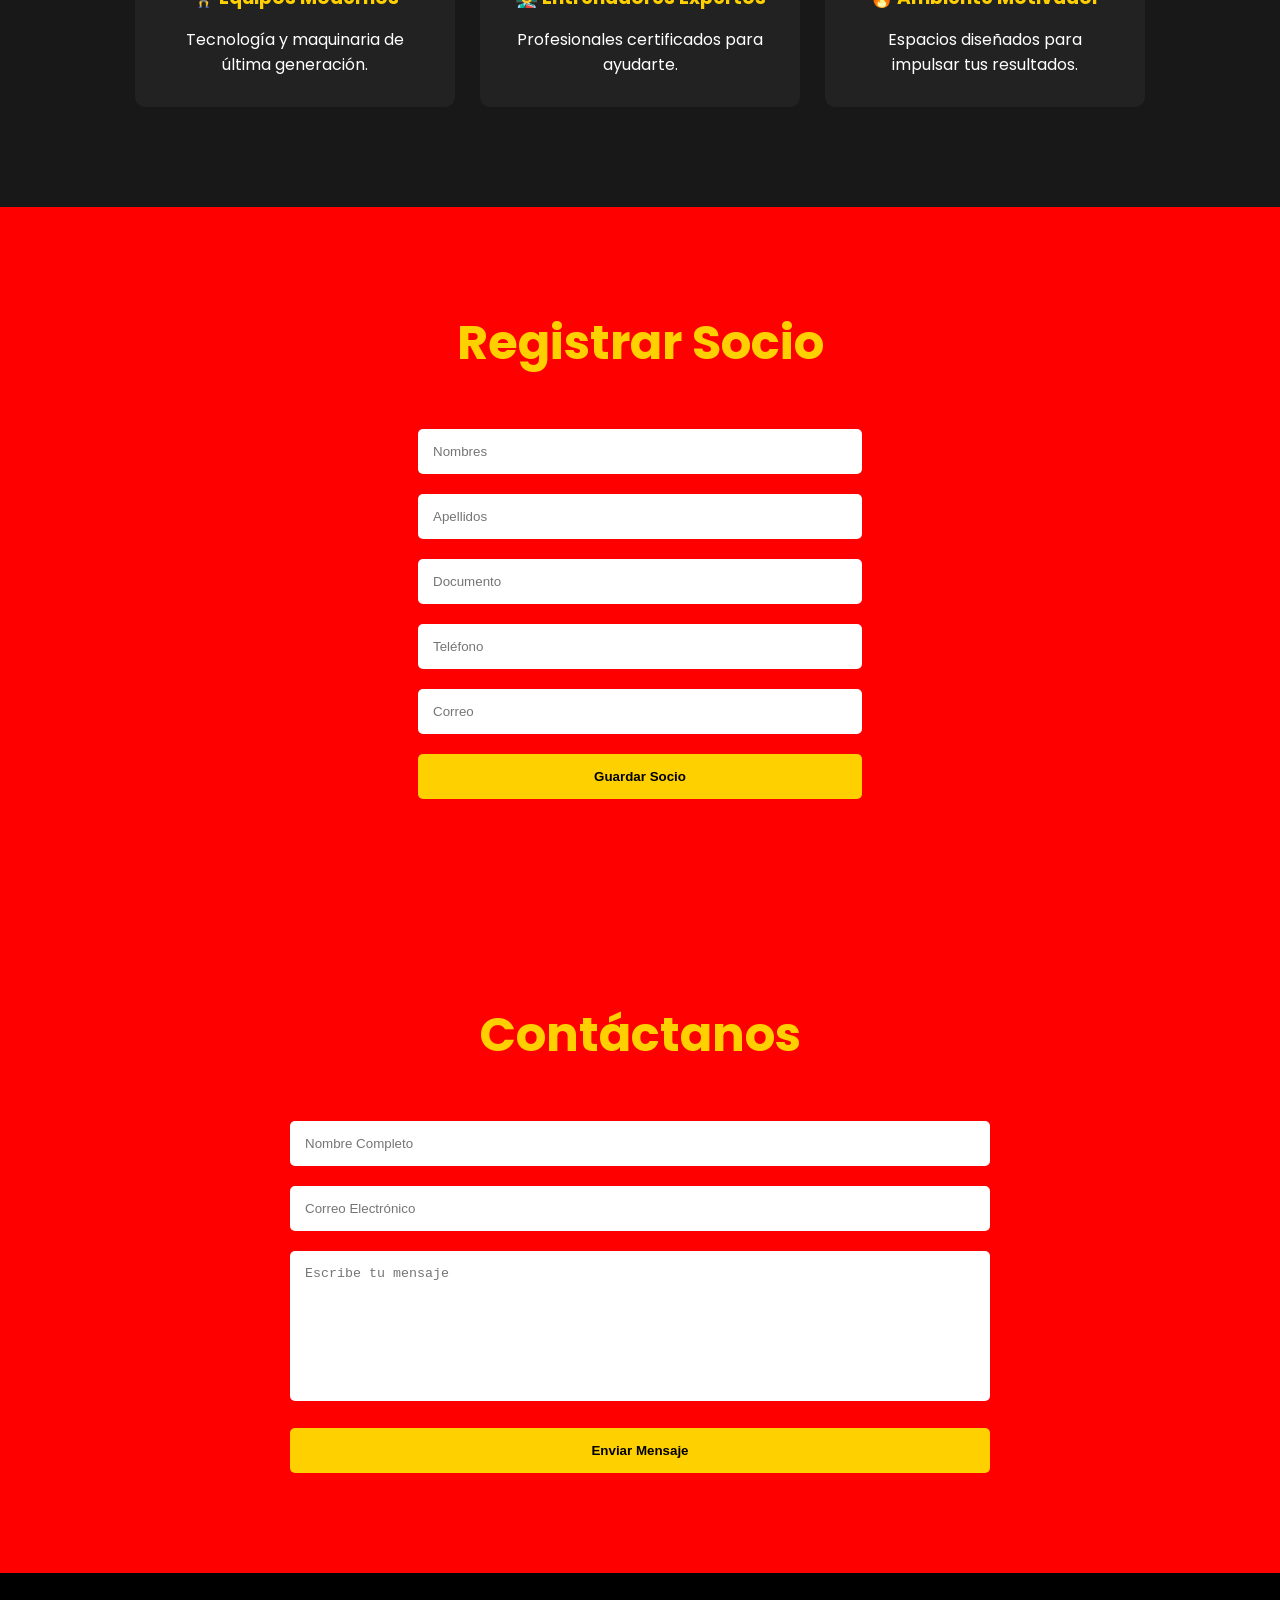
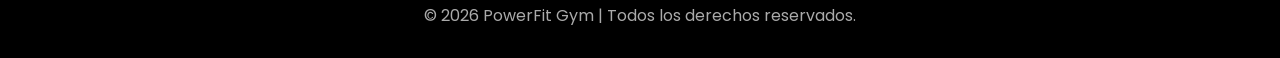
==== commit f440d03f: "API de socios y contactos conectada a SQL Server, front con formularios" ====
--- a/index.html
+++ b/index.html
@@ -1,25 +1,20 @@
-dir
 <!DOCTYPE html>
 <html lang="es">
-
+ 
 <head>
-    
     <meta charset="UTF-8">
     <meta name="viewport" content="width=device-width, initial-scale=1.0">
     <title>PowerFit Gym</title>
-
+ 
     <link rel="stylesheet" href="style.css">
 </head>
-
-
-
-
+ 
 <body>
-
+ 
     <header>
         <nav>
             <div class="logo">GymMembership</div>
-
+ 
             <ul>
                 <li><a href="#inicio">Inicio</a></li>
                 <li><a href="#membresias">Membresías</a></li>
@@ -28,318 +23,349 @@
             </ul>
         </nav>
     </header>
-
-
+ 
+ 
     <!-- PORTADA -->
     <section id="inicio" class="hero">
-
+ 
         <div class="hero-content">
-
+ 
             <h1>
                 Planes diferentes.<br>
                 <span class="destacado">
                     Resultados increíbles.
                 </span>
             </h1>
-
+ 
             <p>
                 Entrena con los mejores equipos, entrenadores certificados
                 y planes diseñados para ayudarte a alcanzar tus metas.
             </p>
-
+ 
             <a href="#membresias" class="btn">
                 Ver Membresías
             </a>
-
-        </div>
-
-    </section>
-
-<!-- ESTADÍSTICAS -->
-<section class="stats">
-
-    <div class="stat">
-        <h3>500+</h3>
-        <p>Miembros Activos</p>
-    </div>
-
-    <div class="stat">
-        <h3>20+</h3>
-        <p>Entrenadores</p>
-    </div>
-
-    <div class="stat">
-        <h3>10</h3>
-        <p>Años de Experiencia</p>
-    </div>
-
-    <div class="stat">
-        <h3>24/7</h3>
-        <p>Acceso Disponible</p>
-    </div>
-
-</section>
-
-<!-- TESTIMONIOS -->
-
-<section class="testimonios">
-
-    <h2>Lo que dicen nuestros clientes</h2>
-
-    <div class="testimonios-container">
-
-        <div class="testimonio">
-            <p>
-                "Perdí 15 kilos gracias a los entrenadores y al excelente ambiente."
-            </p>
-            <h4>- Carlos M.</h4>
-        </div>
-
-        <div class="testimonio">
-            <p>
-                "Las instalaciones son increíbles y siempre están limpias."
-            </p>
-            <h4>- Ana R.</h4>
-        </div>
-
-        <div class="testimonio">
-            <p>
-                "La mejor inversión que he hecho para mi salud."
-            </p>
-            <h4>- José P.</h4>
-        </div>
-
-    </div>
-
-</section>
-
-<!-- HORARIOS -->
-
-<section class="horarios">
-
-    <h2>Horarios</h2>
-
-    <table>
-
-        <tr>
-            <th>Día</th>
-            <th>Horario</th>
-        </tr>
-
-        <tr>
-            <td>Lunes - Viernes</td>
-            <td>5:00 AM - 10:00 PM</td>
-        </tr>
-
-        <tr>
-            <td>Sábado</td>
-            <td>6:00 AM - 8:00 PM</td>
-        </tr>
-
-        <tr>
-            <td>Domingo</td>
-            <td>7:00 AM - 5:00 PM</td>
-        </tr>
-
-    </table>
-
-</section>
-
+ 
+        </div>
+ 
+    </section>
+ 
+ 
+    <!-- ESTADÍSTICAS -->
+    <section class="stats">
+ 
+        <div class="stat">
+            <h3>500+</h3>
+            <p>Miembros Activos</p>
+        </div>
+ 
+        <div class="stat">
+            <h3>20+</h3>
+            <p>Entrenadores</p>
+        </div>
+ 
+        <div class="stat">
+            <h3>10</h3>
+            <p>Años de Experiencia</p>
+        </div>
+ 
+        <div class="stat">
+            <h3>24/7</h3>
+            <p>Acceso Disponible</p>
+        </div>
+ 
+    </section>
+ 
+ 
+    <!-- TESTIMONIOS -->
+    <section class="testimonios">
+ 
+        <h2>Lo que dicen nuestros clientes</h2>
+ 
+        <div class="testimonios-container">
+ 
+            <div class="testimonio">
+                <p>
+                    "Perdí 15 kilos gracias a los entrenadores y al excelente ambiente."
+                </p>
+                <h4>- Carlos M.</h4>
+            </div>
+ 
+            <div class="testimonio">
+                <p>
+                    "Las instalaciones son increíbles y siempre están limpias."
+                </p>
+                <h4>- Ana R.</h4>
+            </div>
+ 
+            <div class="testimonio">
+                <p>
+                    "La mejor inversión que he hecho para mi salud."
+                </p>
+                <h4>- José P.</h4>
+            </div>
+ 
+        </div>
+ 
+    </section>
+ 
+ 
+    <!-- HORARIOS -->
+    <section class="horarios">
+ 
+        <h2>Horarios</h2>
+ 
+        <table>
+ 
+            <tr>
+                <th>Día</th>
+                <th>Horario</th>
+            </tr>
+ 
+            <tr>
+                <td>Lunes - Viernes</td>
+                <td>5:00 AM - 10:00 PM</td>
+            </tr>
+ 
+            <tr>
+                <td>Sábado</td>
+                <td>6:00 AM - 8:00 PM</td>
+            </tr>
+ 
+            <tr>
+                <td>Domingo</td>
+                <td>7:00 AM - 5:00 PM</td>
+            </tr>
+ 
+        </table>
+ 
+    </section>
+ 
+ 
     <!-- MEMBRESIAS -->
-<section id="membresias">
-
-    <h2>Nuestras Membresías</h2>
-
-    <div class="cards">
-
-        <!-- PLAN BÁSICO -->
-        <div class="card">
-
-            <h3>Básica</h3>
-
-            <p class="precio">$20</p>
-
-            <ul>
-                <li>✔ Acceso al gimnasio</li>
-                <li>✔ Área de cardio</li>
-                <li>✔ Horario regular</li>
-            </ul>
-
-            <a
-                href="#contacto"
-                class="btn"
-                onclick="elegirPlan('Básica')"
-            >
-                Elegir Plan
-            </a>
-
-        </div>
-
-
-        <!-- PLAN PREMIUM -->
-        <div class="card">
-
-            <h3>Premium</h3>
-
-            <p class="precio">$35</p>
-
-            <ul>
-                <li>✔ Acceso ilimitado</li>
-                <li>✔ Clases grupales</li>
-                <li>✔ Entrenador personal</li>
-            </ul>
-
-            <a
-                href="#contacto"
-                class="btn"
-                onclick="elegirPlan('Premium')"
-            >
-                Elegir Plan
-            </a>
-
-        </div>
-
-
-        <!-- PLAN VIP -->
-        <div class="card">
-
-            <h3>VIP</h3>
-
-            <p class="precio">$50</p>
-
-            <ul>
-                <li>✔ Todo Premium</li>
-                <li>✔ Nutricionista</li>
-                <li>✔ Área exclusiva</li>
-            </ul>
-
-            <a
-                href="#contacto"
-                class="btn"
-                onclick="elegirPlan('VIP')"
-            >
-                Elegir Plan
-            </a>
-
-        </div>
-
-    </div>
-
-</section>
-
-
+    <section id="membresias">
+ 
+        <h2>Nuestras Membresías</h2>
+ 
+        <div class="cards">
+ 
+            <!-- PLAN BÁSICO -->
+            <div class="card">
+ 
+                <h3>Básica</h3>
+ 
+                <p class="precio">$20</p>
+ 
+                <ul>
+                    <li>✔ Acceso al gimnasio</li>
+                    <li>✔ Área de cardio</li>
+                    <li>✔ Horario regular</li>
+                </ul>
+ 
+                <a href="#contacto" class="btn" onclick="elegirPlan('Básica')">
+                    Elegir Plan
+                </a>
+ 
+            </div>
+ 
+ 
+            <!-- PLAN PREMIUM -->
+            <div class="card">
+ 
+                <h3>Premium</h3>
+ 
+                <p class="precio">$35</p>
+ 
+                <ul>
+                    <li>✔ Acceso ilimitado</li>
+                    <li>✔ Clases grupales</li>
+                    <li>✔ Entrenador personal</li>
+                </ul>
+ 
+                <a href="#contacto" class="btn" onclick="elegirPlan('Premium')">
+                    Elegir Plan
+                </a>
+ 
+            </div>
+ 
+ 
+            <!-- PLAN VIP -->
+            <div class="card">
+ 
+                <h3>VIP</h3>
+ 
+                <p class="precio">$50</p>
+ 
+                <ul>
+                    <li>✔ Todo Premium</li>
+                    <li>✔ Nutricionista</li>
+                    <li>✔ Área exclusiva</li>
+                </ul>
+ 
+                <a href="#contacto" class="btn" onclick="elegirPlan('VIP')">
+                    Elegir Plan
+                </a>
+ 
+            </div>
+ 
+        </div>
+ 
+    </section>
+ 
+ 
     <!-- BENEFICIOS -->
     <section id="beneficios" class="beneficios">
-
+ 
         <h2>¿Por qué elegirnos?</h2>
-
+ 
         <div class="beneficios-container">
-
+ 
             <div class="beneficio">
                 <h3>🏋️ Equipos Modernos</h3>
                 <p>
                     Tecnología y maquinaria de última generación.
                 </p>
             </div>
-
+ 
             <div class="beneficio">
                 <h3>👨‍🏫 Entrenadores Expertos</h3>
                 <p>
                     Profesionales certificados para ayudarte.
                 </p>
             </div>
-
+ 
             <div class="beneficio">
                 <h3>🔥 Ambiente Motivador</h3>
                 <p>
                     Espacios diseñados para impulsar tus resultados.
                 </p>
             </div>
-
-        </div>
-
-    </section>
-
-    <!-- CONTACTO -->
-
-<section id="contacto">
-
-    <h2>Contáctanos</h2>
-
-    <form onsubmit="enviarFormulario(event)">
-
-        <input
-            type="text"
-            placeholder="Nombre Completo"
-            required
-        >
-
-        <input
-            type="email"
-            placeholder="Correo Electrónico"
-            required
-        >
-
-        <textarea
-            placeholder="Escribe tu mensaje"
-        ></textarea>
-
-        <button type="submit">
-            Enviar Mensaje
-        </button>
-
-    </form>
-
-</section>
-
-
-
+ 
+        </div>
+ 
+    </section>
+ 
+ 
+    <!-- REGISTRAR SOCIO -->
+    <section id="registro" class="formulario">
+ 
+        <h2>Registrar Socio</h2>
+ 
+        <input type="text" id="nombres" placeholder="Nombres">
+        <input type="text" id="apellidos" placeholder="Apellidos">
+        <input type="text" id="documento" placeholder="Documento">
+        <input type="text" id="telefono" placeholder="Teléfono">
+        <input type="email" id="correo" placeholder="Correo">
+ 
+        <button type="button" onclick="guardarSocio()">Guardar Socio</button>
+ 
+    </section>
+ 
+ 
     <!-- CONTACTO -->
     <section id="contacto">
-
+ 
         <h2>Contáctanos</h2>
-
-        <form>
-
-            <form onsubmit="enviarFormulario(event)"></form>
-
-            <input
-                type="text"
-                placeholder="Nombre Completo"
-                required
-            >
-
-            <input
-                type="email"
-                placeholder="Correo Electrónico"
-                required
-            >
-
-            <textarea
-                placeholder="Escribe tu mensaje"
-            ></textarea>
-
+ 
+        <form onsubmit="guardarContacto(event)">
+ 
+            <input type="text" id="contactoNombre" placeholder="Nombre Completo" required>
+ 
+            <input type="email" id="contactoCorreo" placeholder="Correo Electrónico" required>
+ 
+            <textarea id="contactoMensaje" placeholder="Escribe tu mensaje"></textarea>
+ 
             <button type="submit">
                 Enviar Mensaje
             </button>
-
+ 
         </form>
-
-    </section>
-
-
+ 
+    </section>
+ 
+ 
     <!-- FOOTER -->
     <footer>
         <p>
             © 2026 PowerFit Gym | Todos los derechos reservados.
         </p>
     </footer>
-
+ 
+ 
+    <!-- Tus scripts de siempre (elegirPlan, enviarFormulario, etc.) -->
     <script src="app.js"></script>
     <script src="script.js"></script>
-    
+ 
+    <!-- guardarSocio va al final para que sea la versión que se usa -->
+    <script>
+        function valor(id) {
+            const el = document.getElementById(id);
+            return el ? el.value.trim() : "";
+        }
+ 
+        async function guardarSocio() {
+            const socio = {
+                nombres: valor("nombres"),
+                apellidos: valor("apellidos"),
+                documento: valor("documento"),
+                telefono: valor("telefono") || null,
+                correo: valor("correo") || null
+            };
+ 
+            if (!socio.nombres || !socio.apellidos || !socio.documento) {
+                alert("Nombres, apellidos y documento son obligatorios");
+                return;
+            }
+ 
+            try {
+                const res = await fetch("http://localhost:5096/api/Socios", {
+                    method: "POST",
+                    headers: { "Content-Type": "application/json" },
+                    body: JSON.stringify(socio)
+                });
+ 
+                if (!res.ok) throw new Error(await res.text());
+ 
+                alert("Socio guardado");
+ 
+                ["nombres", "apellidos", "documento", "telefono", "correo"].forEach(function (id) {
+                    var el = document.getElementById(id);
+                    if (el) el.value = "";
+                });
+            } catch (e) {
+                console.error(e);
+                alert("No se pudo guardar: " + e.message);
+            }
+        }
+ 
+        async function guardarContacto(event) {
+            event.preventDefault();
+ 
+            const contacto = {
+                nombre: valor("contactoNombre"),
+                correo: valor("contactoCorreo"),
+                mensaje: valor("contactoMensaje") || null
+            };
+ 
+            try {
+                const res = await fetch("http://localhost:5096/api/Contactos", {
+                    method: "POST",
+                    headers: { "Content-Type": "application/json" },
+                    body: JSON.stringify(contacto)
+                });
+ 
+                if (!res.ok) throw new Error(await res.text());
+ 
+                alert("Mensaje enviado");
+                event.target.reset();
+            } catch (e) {
+                console.error(e);
+                alert("No se pudo enviar: " + e.message);
+            }
+        }
+    </script>
+ 
+</body>
+ 
+</html>
 
-</body>
-
-</html>
-```
--- a/style.css
+++ b/style.css
@@ -99,7 +99,11 @@
     margin-bottom: 35px;
 }
 
+/* BOTONES (.btn se usa en el HTML, .btn-principal queda por compatibilidad) */
+
+.btn,
 .btn-principal {
+    display: inline-block;
     text-decoration: none;
     background: #ffd000;
     color: black;
@@ -109,8 +113,13 @@
     transition: .3s;
 }
 
+.btn:hover,
 .btn-principal:hover {
     background: #ffb700;
+}
+
+.card .btn {
+    margin-top: 20px;
 }
 
 /* SECCIONES */
@@ -199,6 +208,13 @@
 /* CONTACTO */
 
 form {
+    max-width: 700px;
+    margin: auto;
+}
+
+/* REGISTRAR SOCIO */
+
+.formulario {
     max-width: 700px;
     margin: auto;
 }
@@ -363,6 +379,7 @@
     }
 
 }
+
 /* HORARIOS */
 
 .horarios {
@@ -414,6 +431,8 @@
 
 }
 
+/* FONDO ROJO (lo tenías al final del archivo).
+   Para volver al fondo oscuro, borra este bloque. */
 body {
     background: red !important;
 }
